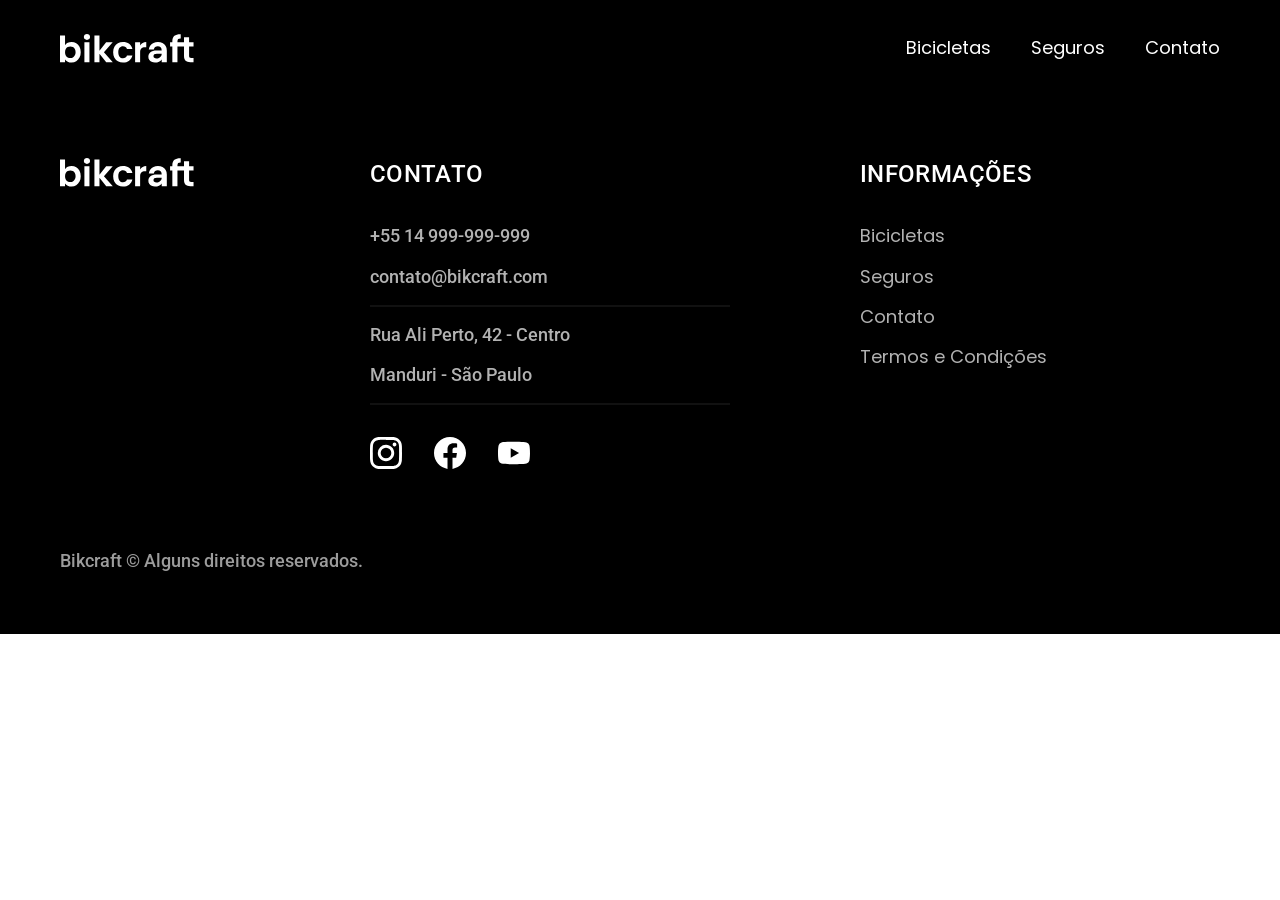
==== bicicletas.html @ bbe80a79 "criação dos arquivos das demais páginas e organização da página termos e condições" ====
<!DOCTYPE html>
<html lang="pt-br">

<head>
    <meta charset="UTF-8">
    <meta name="viewport" content="width=device-width, initial-scale=1.0">
    <meta name="description"
        content="Bicicletas">
    <title>Bicicletas | Bikcraft - Bicicletas Elétricas</title>
    <link rel="stylesheet" href="./css/style.css">
    <link rel="preconnect" href="https://fonts.googleapis.com">
    <link rel="preconnect" href="https://fonts.gstatic.com" crossorigin>
    <link href="https://fonts.googleapis.com/css2?family=Merriweather:ital,opsz,wght@0,18..144,300..900;1,18..144,300..900&family=Poppins:ital,wght@0,100;0,200;0,300;0,400;0,500;0,600;0,700;0,800;0,900;1,100;1,200;1,300;1,400;1,500;1,600;1,700;1,800;1,900&family=Roboto:ital,wght@0,100..900;1,100..900&display=swap" rel="stylesheet">
</head>

<body>
    <header class="header-bg">
        <div class="container header">
            <a href="./">
                <img src="./img/bikcraft.svg" alt="logo bikcraft">
            </a>

            <nav aria-label="primária">
                <ul class="header_menu font-1-m cor-0">
                    <li><a href="./bicicletas.html">Bicicletas</a></li>
                    <li><a href="./seguros.html">Seguros</a></li>
                    <li><a href="./contato.html">Contato</a></li>
                </ul>
            </nav>
        </div>

    </header>

    <main>
        
    </main>


    <footer class="footer-bg">
        <div class="container footer">
            <a href="./">
                <img class="footer_image" src="./img/bikcraft.svg" alt="logo bikcraft">
            </a>
            
            <div class="footer_contato">
                <h3 class="font-2-l-b cor-0">Contato</h3>
                <ul class="font-2-m cor-5">
                    <li><a href="tel:+5514999999999">+55 14 999-999-999</a></li>
                    <li><a href="mailto:contato@bikcraft.com">contato@bikcraft.com</a></li>
                    <li>Rua Ali Perto, 42 - Centro</li>
                    <li>Manduri - São Paulo</li>
                </ul>
                <div class="footer_contato_redes">
                    <a href="">
                        <img src="./img/redes/instagram.svg" alt="Instagram">
                    </a>
                    <a href="">
                        <img src="./img/redes/facebook.svg" alt="Facebook">
                    </a>
                    <a href="">
                        <img src="./img/redes/youtube.svg" alt="Youtube">
                    </a>
                </div>
            </div>
            <div class="footer_info">
                <h3 class="font-2-l-b cor-0">Informações</h3>
                <nav>
                    <ul class="font-1-m cor-5">
                        <li><a href="./bicicletas.html">Bicicletas</a></li>
                        <li><a href="./seguros.html">Seguros</a></li>
                        <li><a href="./contato.html">Contato</a></li>
                        <li><a href="./termos.html">Termos e Condições</a></li>
                    </ul>
                </nav>
            </div>
            <p class="footer_copy font-2-m cor-6">Bikcraft &copy; Alguns direitos reservados.</p>
        </div>
    </footer>
    
</body>

</html>
---- css/style.css ----
@import "./global/global.css";
@import "./utilidades/tipografia.css";
@import "./utilidades/cores.css";

/* Header */
@import "./global/header.css";

/* Footer */
@import "./global/footer.css";

/* Utilidades */
@import "./utilidades/componentes.css";

/* Home */
@import "./home/introducao.css";
@import "./home/tecnologia.css";
@import "./home/parceiros.css";
@import "./home/depoimento.css";

/* Bicicletas */
@import "./bicicletas/bicicletas-lista.css";

/* Seguros */
@import "./seguros/seguros.css";

/* Termos e Condições */
@import "./termos/termos.css";
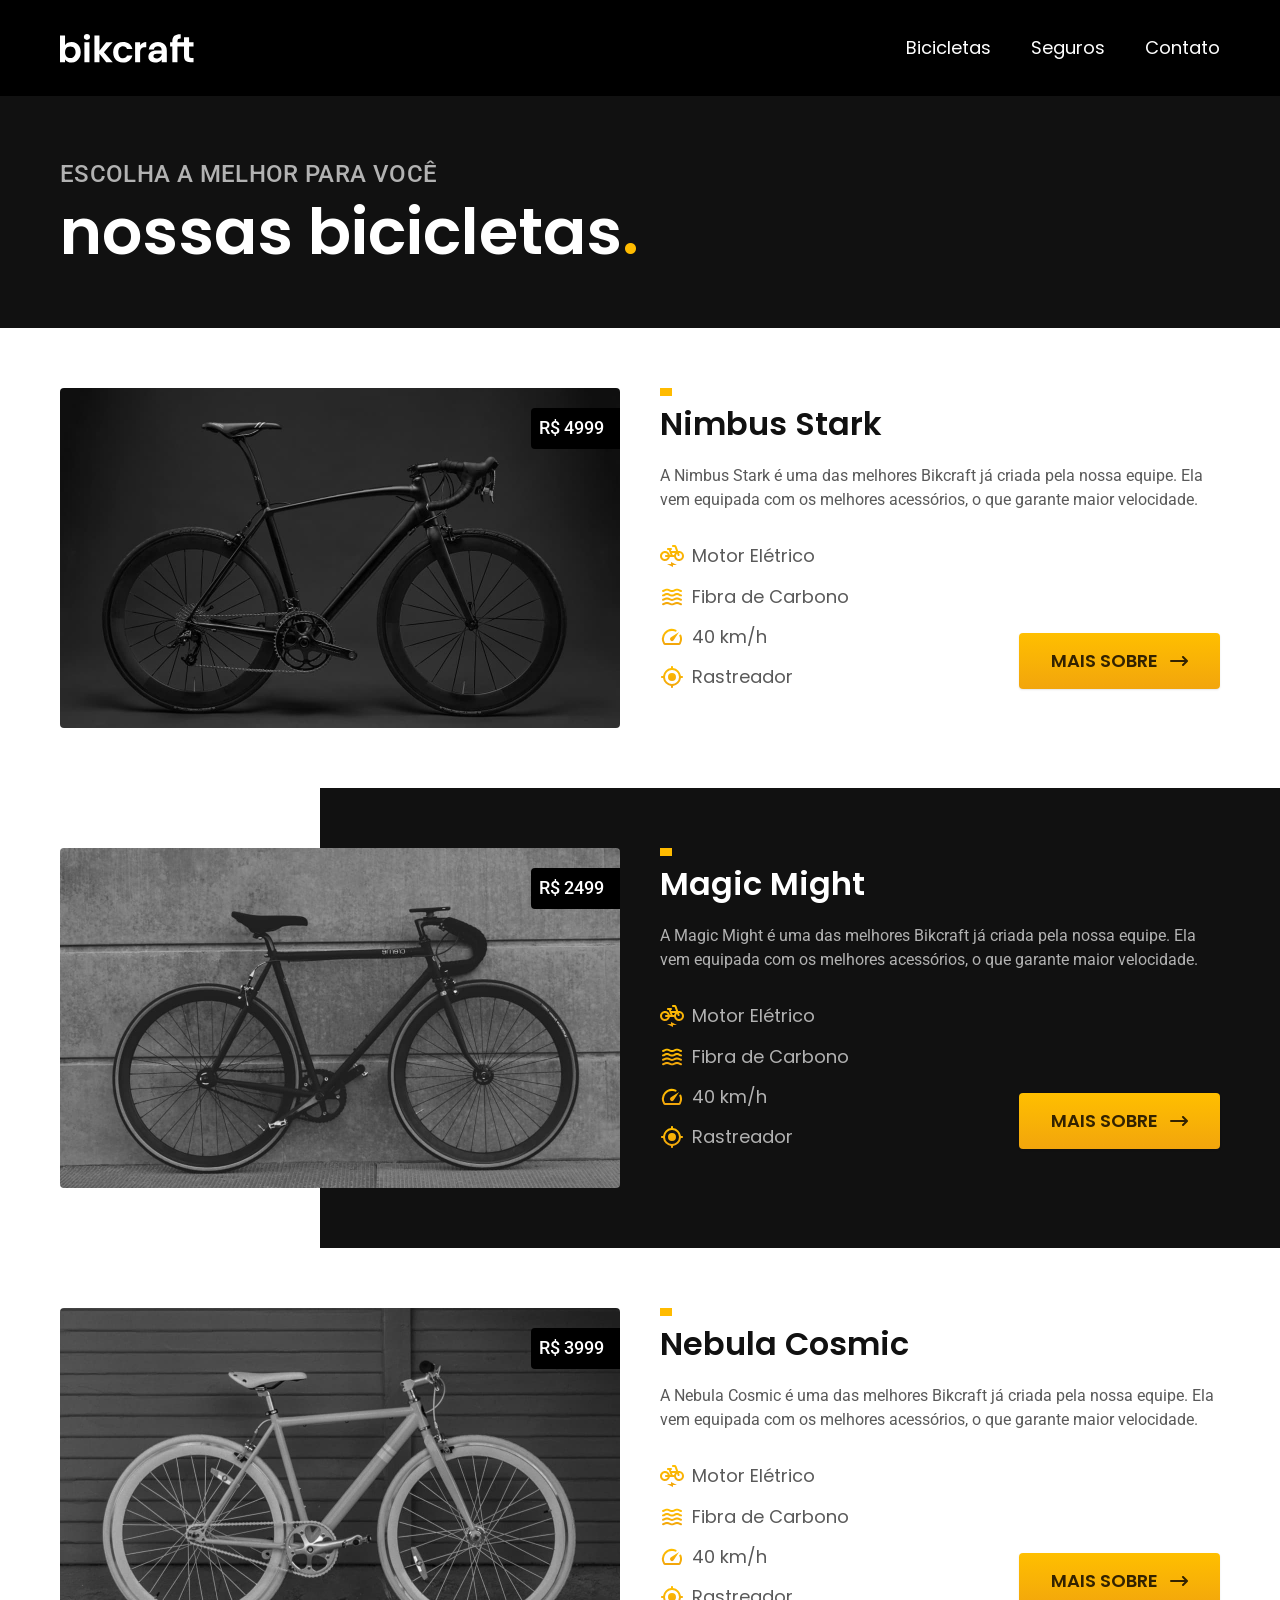
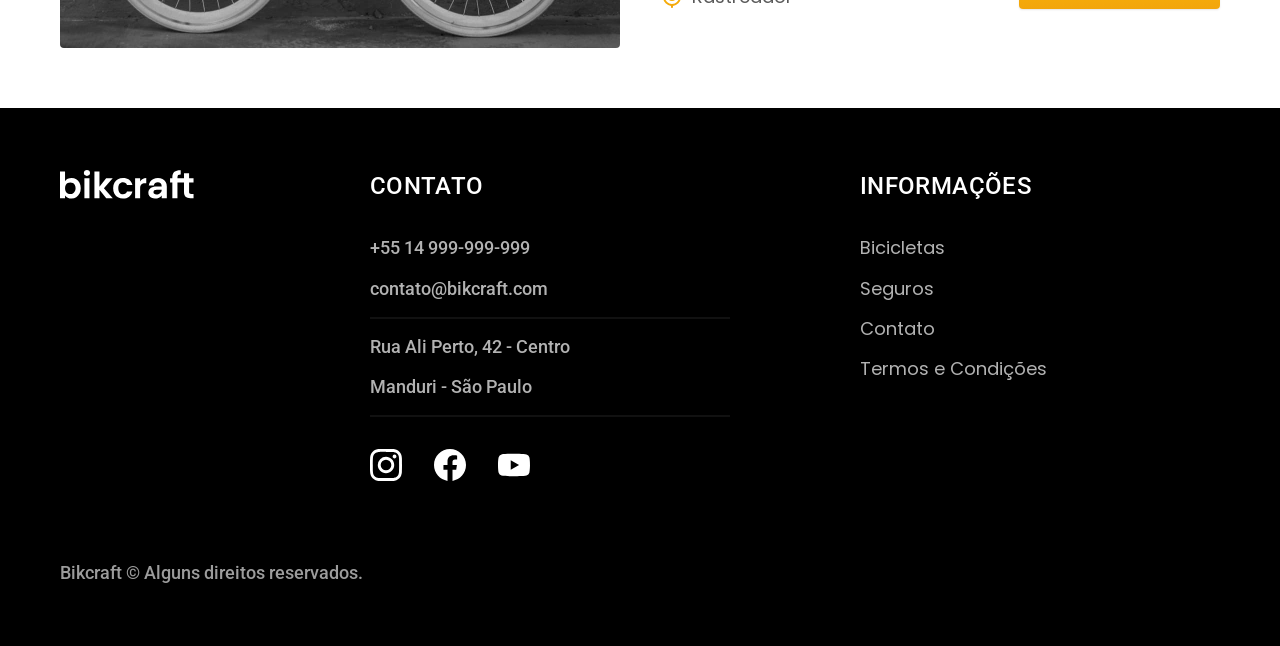
==== commit ee17aee6: "página bicicletas terminada" ====
--- a/bicicletas.html
+++ b/bicicletas.html
@@ -13,7 +13,7 @@
     <link href="https://fonts.googleapis.com/css2?family=Merriweather:ital,opsz,wght@0,18..144,300..900;1,18..144,300..900&family=Poppins:ital,wght@0,100;0,200;0,300;0,400;0,500;0,600;0,700;0,800;0,900;1,100;1,200;1,300;1,400;1,500;1,600;1,700;1,800;1,900&family=Roboto:ital,wght@0,100..900;1,100..900&display=swap" rel="stylesheet">
 </head>
 
-<body>
+<body id="bicicletas">
     <header class="header-bg">
         <div class="container header">
             <a href="./">
@@ -32,7 +32,70 @@
     </header>
 
     <main>
-        
+        <div class="titulo-bg">
+            <div class="container titulo">
+                <p class="font-2-l-b cor-5">Escolha a melhor para você</p>
+                <h1 class="font-1-xxl cor-0">nossas bicicletas<span class="cor-p1">.</span></h1>
+            </div>
+        </div>
+
+        <div class="bicicletas-bg">
+            <div class="container bicicletas">
+                <div class="bicicletas_imagem">
+                    <img src="./img/bicicletas/nimbus.jpg" alt="bicleta preta">
+                    <span class="font-2-m cor-0">R$ 4999</span>
+                </div>
+                <div class="bicicletas_conteudo">
+                    <h2 class="font-1-xl">Nimbus Stark</h2>
+                    <p class="font-2-s cor-8">A Nimbus Stark é uma das melhores Bikcraft já criada pela nossa equipe. Ela vem equipada com os melhores acessórios, o que garante maior velocidade.</p>
+                    <ul class="font-1-m cor-8">
+                        <li><img src="./img/icones/eletrica.svg" alt=""><span>Motor Elétrico</span></li>
+                        <li><img src="./img/icones/carbono.svg" alt=""><span>Fibra de Carbono</span></li>
+                        <li><img src="./img/icones/velocidade.svg" alt=""><span>40 km/h</span></li>
+                        <li><img src="./img/icones/rastreador.svg" alt=""><span>Rastreador</span></li>
+                    </ul>
+                    <a class="button button-seta" href="./bicicletas/nimbus.html">Mais Sobre</a>
+                </div>
+            </div>
+        </div>
+        <div class="bicicletas-bg">
+            <div class="container bicicletas">
+                <div class="bicicletas_imagem">
+                    <img src="./img/bicicletas/magic.jpg" alt="bicleta preta">
+                    <span class="font-2-m cor-0">R$ 2499</span>
+                </div>
+                <div class="bicicletas_conteudo">
+                    <h2 class="font-1-xl cor-0">Magic Might</h2>
+                    <p class="font-2-s cor-5">A Magic Might é uma das melhores Bikcraft já criada pela nossa equipe. Ela vem equipada com os melhores acessórios, o que garante maior velocidade.</p>
+                    <ul class="font-1-m cor-5">
+                        <li><img src="./img/icones/eletrica.svg" alt=""><span>Motor Elétrico</span></li>
+                        <li><img src="./img/icones/carbono.svg" alt=""><span>Fibra de Carbono</span></li>
+                        <li><img src="./img/icones/velocidade.svg" alt=""><span>40 km/h</span></li>
+                        <li><img src="./img/icones/rastreador.svg" alt=""><span>Rastreador</span></li>
+                    </ul>
+                    <a class="button button-seta" href="./bicicletas/magic.html">Mais Sobre</a>
+                </div>
+            </div>
+        </div>
+        <div class="bicicletas-bg">
+            <div class="container bicicletas">
+                <div class="bicicletas_imagem">
+                    <img src="./img/bicicletas/nebula.jpg" alt="bicleta preta">
+                    <span class="font-2-m cor-0">R$ 3999</span>
+                </div>
+                <div class="bicicletas_conteudo">
+                    <h2 class="font-1-xl">Nebula Cosmic</h2>
+                    <p class="font-2-s cor-8">A Nebula Cosmic é uma das melhores Bikcraft já criada pela nossa equipe. Ela vem equipada com os melhores acessórios, o que garante maior velocidade.</p>
+                    <ul class="font-1-m cor-8">
+                        <li><img src="./img/icones/eletrica.svg" alt=""><span>Motor Elétrico</span></li>
+                        <li><img src="./img/icones/carbono.svg" alt=""><span>Fibra de Carbono</span></li>
+                        <li><img src="./img/icones/velocidade.svg" alt=""><span>40 km/h</span></li>
+                        <li><img src="./img/icones/rastreador.svg" alt=""><span>Rastreador</span></li>
+                    </ul>
+                    <a class="button button-seta" href="./bicicletas/nebula.html">Mais Sobre</a>
+                </div>
+            </div>
+        </div>
     </main>
 
 
--- a/css/style.css
+++ b/css/style.css
@@ -19,10 +19,10 @@
 
 /* Bicicletas */
 @import "./bicicletas/bicicletas-lista.css";
+@import "./bicicletas/bicicletas.css";
 
 /* Seguros */
 @import "./seguros/seguros.css";
 
 /* Termos e Condições */
 @import "./termos/termos.css";
-
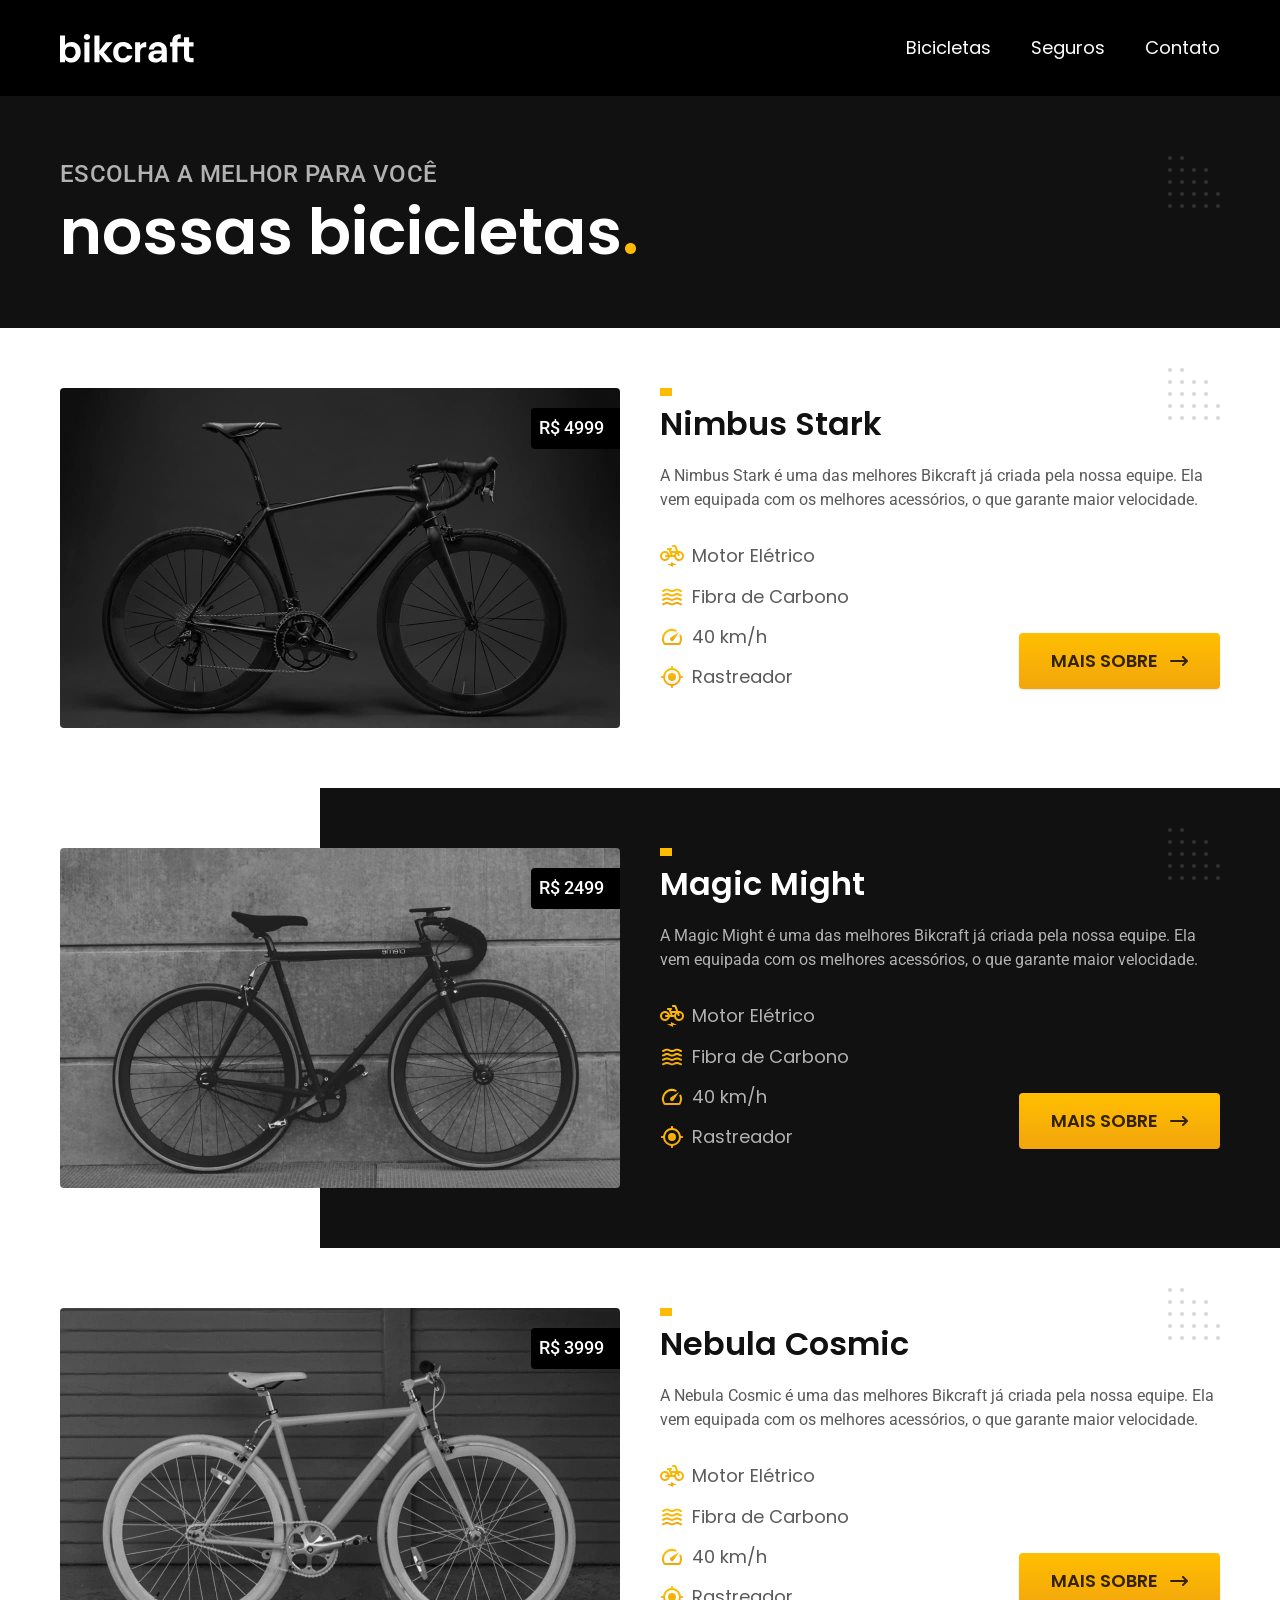
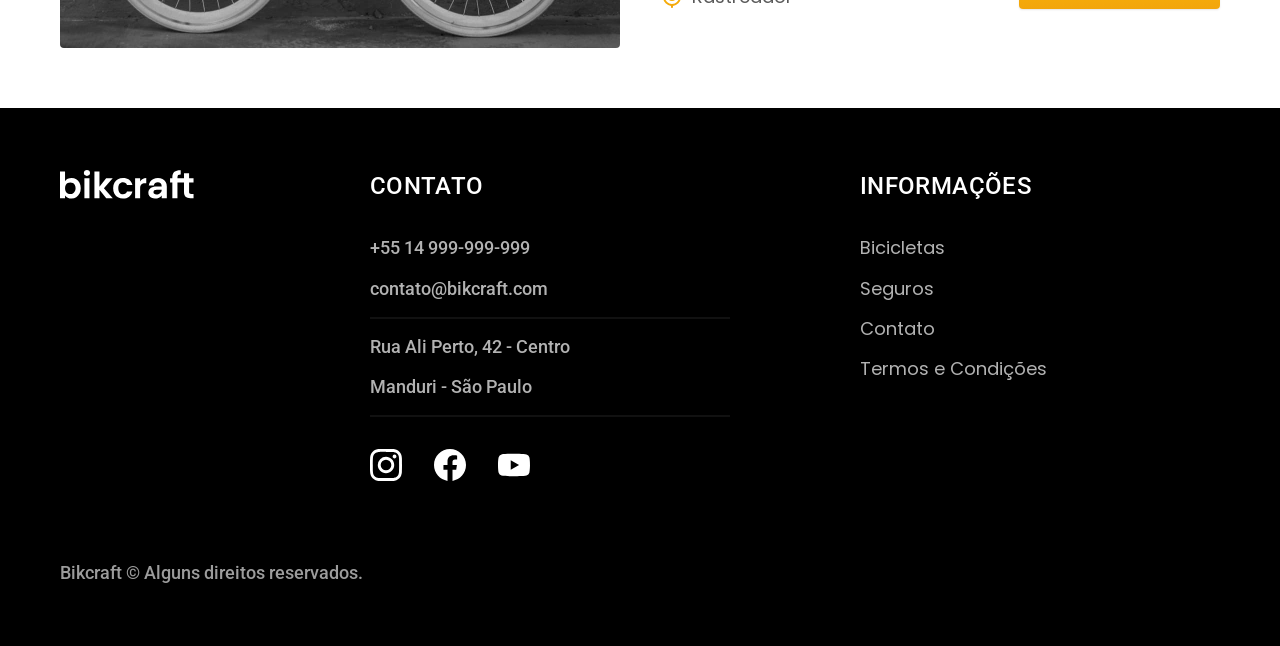
==== commit 9029298c: "fim da parte crua de html e css" ====
--- a/bicicletas.html
+++ b/bicicletas.html
@@ -7,6 +7,7 @@
     <meta name="description"
         content="Bicicletas">
     <title>Bicicletas | Bikcraft - Bicicletas Elétricas</title>
+    <link rel="preload" href="./css/style.css" as="style">
     <link rel="stylesheet" href="./css/style.css">
     <link rel="preconnect" href="https://fonts.googleapis.com">
     <link rel="preconnect" href="https://fonts.gstatic.com" crossorigin>
@@ -16,8 +17,8 @@
 <body id="bicicletas">
     <header class="header-bg">
         <div class="container header">
-            <a href="./">
-                <img src="./img/bikcraft.svg" alt="logo bikcraft">
+            <a href="./index.html">
+                <img src="./img/bikcraft.svg" width="136" height="32" alt="logo bikcraft">
             </a>
 
             <nav aria-label="primária">
@@ -101,8 +102,8 @@
 
     <footer class="footer-bg">
         <div class="container footer">
-            <a href="./">
-                <img class="footer_image" src="./img/bikcraft.svg" alt="logo bikcraft">
+            <a class="footer_logo" href="./index.html">
+                <img class="footer_image" src="./img/bikcraft.svg" width="136" height="32" alt="logo bikcraft">
             </a>
             
             <div class="footer_contato">
@@ -115,13 +116,13 @@
                 </ul>
                 <div class="footer_contato_redes">
                     <a href="">
-                        <img src="./img/redes/instagram.svg" alt="Instagram">
+                        <img src="./img/redes/instagram.svg" width="32" height="32" alt="Instagram">
                     </a>
                     <a href="">
-                        <img src="./img/redes/facebook.svg" alt="Facebook">
+                        <img src="./img/redes/facebook.svg" width="32" height="32" alt="Facebook">
                     </a>
                     <a href="">
-                        <img src="./img/redes/youtube.svg" alt="Youtube">
+                        <img src="./img/redes/youtube.svg" width="32" height="32" alt="Youtube">
                     </a>
                 </div>
             </div>
--- a/css/style.css
+++ b/css/style.css
@@ -10,6 +10,7 @@
 
 /* Utilidades */
 @import "./utilidades/componentes.css";
+@import "./utilidades/formulario.css";
 
 /* Home */
 @import "./home/introducao.css";
@@ -21,8 +22,21 @@
 @import "./bicicletas/bicicletas-lista.css";
 @import "./bicicletas/bicicletas.css";
 
+/* Bicicleta */
+@import "./bicicleta/bicicleta.css";
+@import "./bicicleta/bicicleta-seguro.css";
+
 /* Seguros */
 @import "./seguros/seguros.css";
+@import "./seguros/vantagens.css";
+@import "./seguros/perguntas.css";
+
+/* Contato */
+@import "./contato/contato.css";
+@import "./contato/lojas.css";
+
+/* Orçamento */
+@import "./orcamento/orcamento.css";
 
 /* Termos e Condições */
 @import "./termos/termos.css";
--- a/css/style.css
+++ b/css/style.css
@@ -10,6 +10,7 @@
 
 /* Utilidades */
 @import "./utilidades/componentes.css";
+@import "./utilidades/formulario.css";
 
 /* Home */
 @import "./home/introducao.css";
@@ -21,8 +22,21 @@
 @import "./bicicletas/bicicletas-lista.css";
 @import "./bicicletas/bicicletas.css";
 
+/* Bicicleta */
+@import "./bicicleta/bicicleta.css";
+@import "./bicicleta/bicicleta-seguro.css";
+
 /* Seguros */
 @import "./seguros/seguros.css";
+@import "./seguros/vantagens.css";
+@import "./seguros/perguntas.css";
+
+/* Contato */
+@import "./contato/contato.css";
+@import "./contato/lojas.css";
+
+/* Orçamento */
+@import "./orcamento/orcamento.css";
 
 /* Termos e Condições */
 @import "./termos/termos.css";
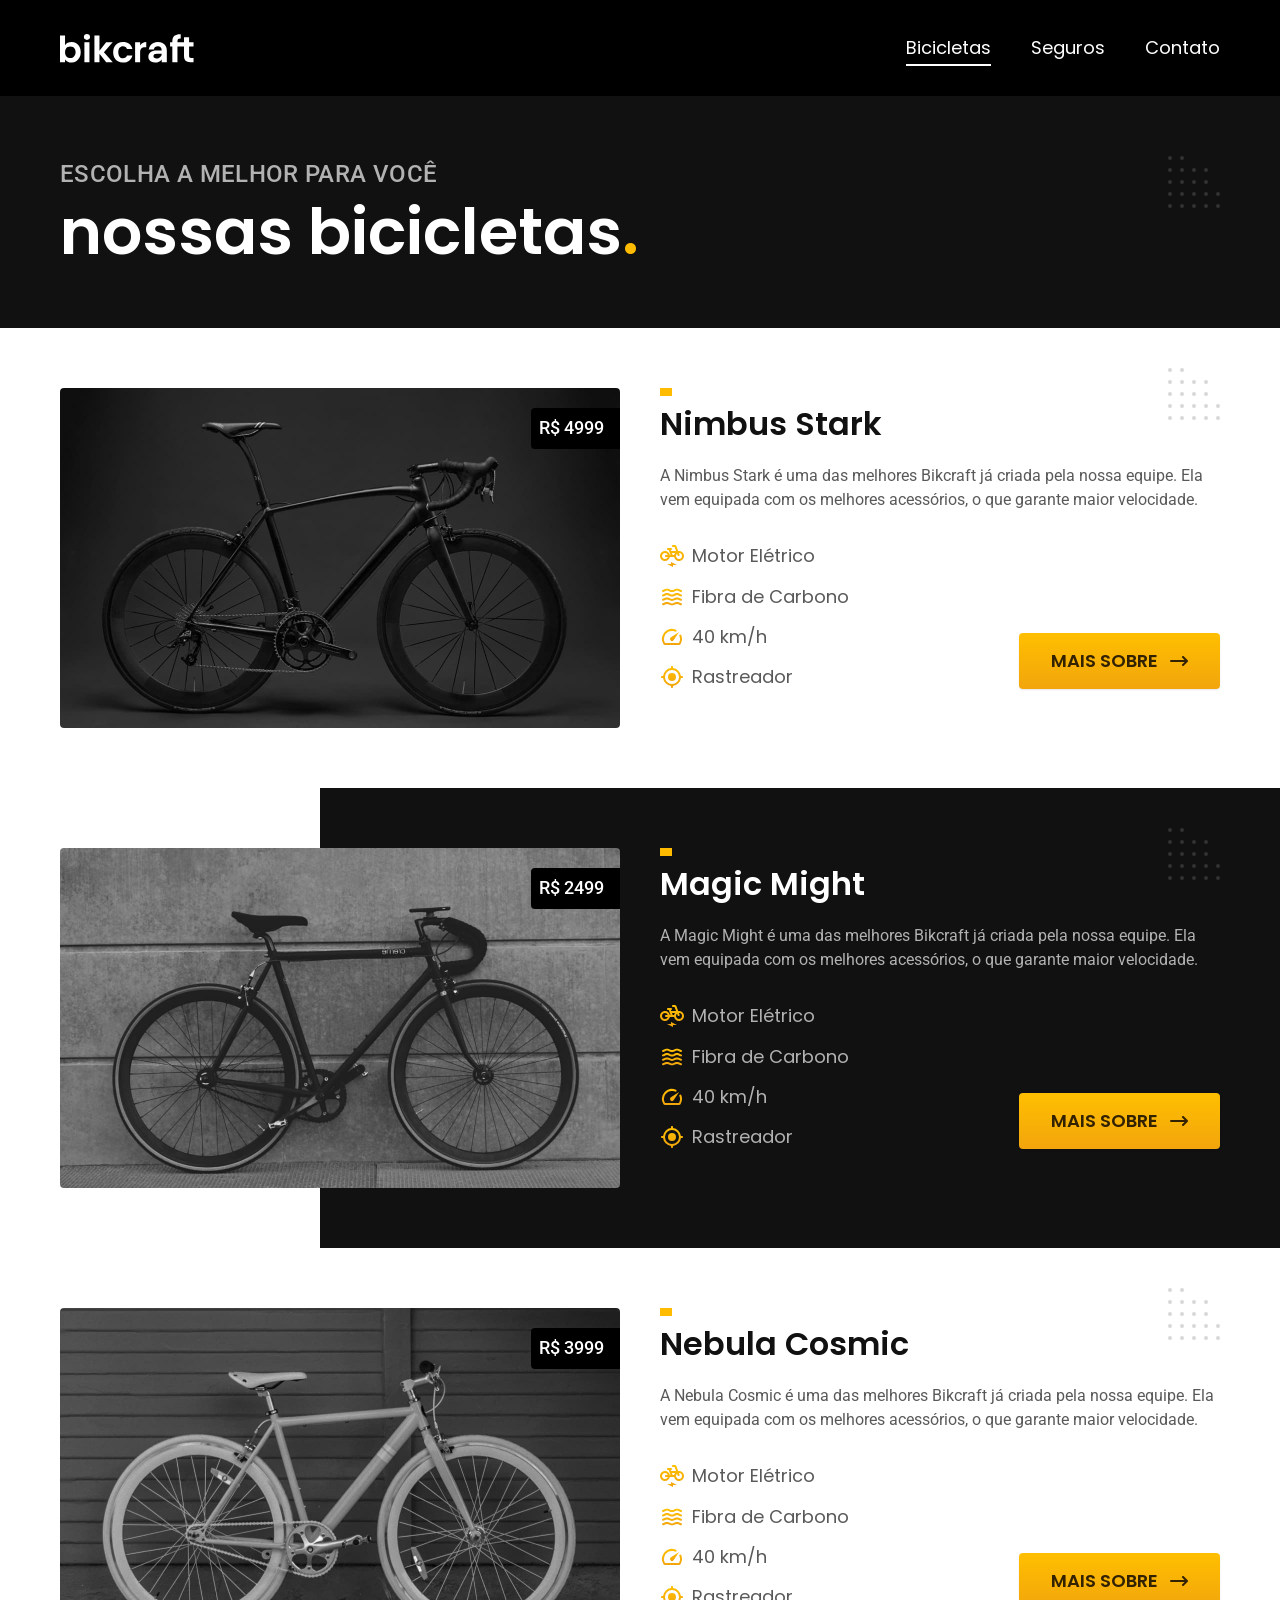
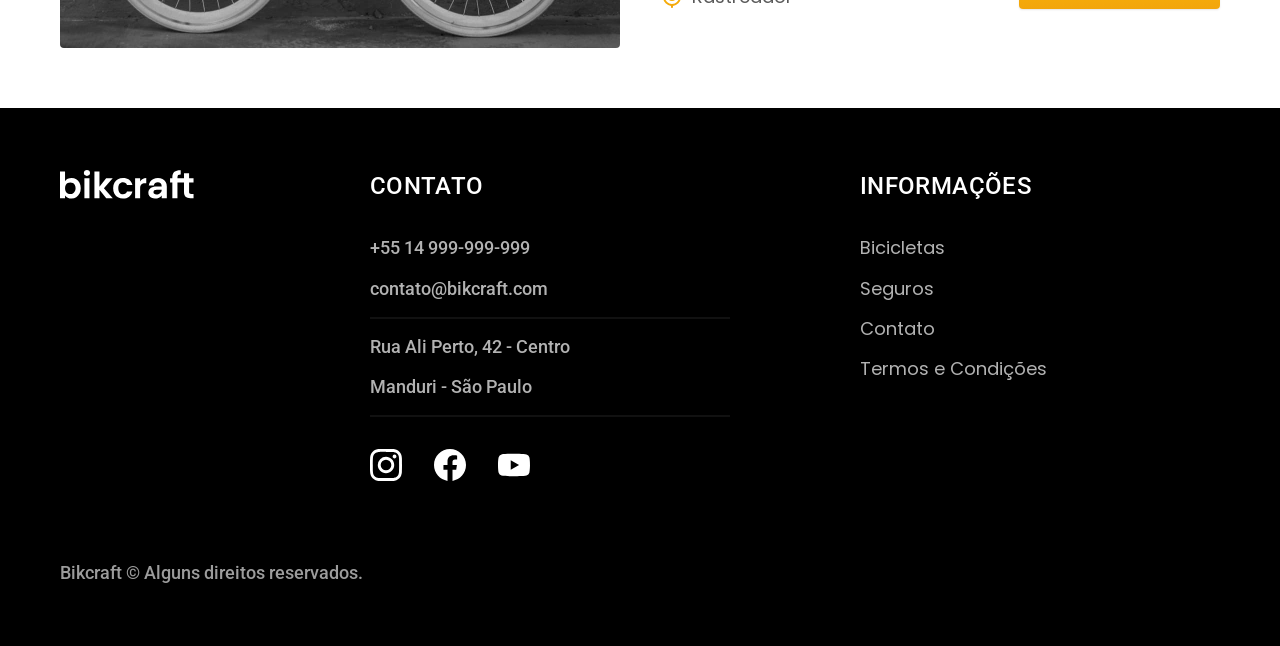
==== commit f85cde56: "inicio da implementação de JS na página, começando com o menu ativo" ====
--- a/bicicletas.html
+++ b/bicicletas.html
@@ -1,146 +1,142 @@
-<!DOCTYPE html>
+<!doctype html>
 <html lang="pt-br">
+    <head>
+        <meta charset="UTF-8" />
+        <meta name="viewport" content="width=device-width, initial-scale=1.0" />
+        <meta name="description" content="Bicicletas" />
+        <title>Bicicletas | Bikcraft - Bicicletas Elétricas</title>
+        <link rel="preload" href="./css/style.css" as="style" />
+        <link rel="stylesheet" href="./css/style.css" />
+        <link rel="preconnect" href="https://fonts.googleapis.com" />
+        <link rel="preconnect" href="https://fonts.gstatic.com" crossorigin />
+        <link href="https://fonts.googleapis.com/css2?family=Merriweather:ital,opsz,wght@0,18..144,300..900;1,18..144,300..900&family=Poppins:ital,wght@0,100;0,200;0,300;0,400;0,500;0,600;0,700;0,800;0,900;1,100;1,200;1,300;1,400;1,500;1,600;1,700;1,800;1,900&family=Roboto:ital,wght@0,100..900;1,100..900&display=swap" rel="stylesheet" />
+    </head>
 
-<head>
-    <meta charset="UTF-8">
-    <meta name="viewport" content="width=device-width, initial-scale=1.0">
-    <meta name="description"
-        content="Bicicletas">
-    <title>Bicicletas | Bikcraft - Bicicletas Elétricas</title>
-    <link rel="preload" href="./css/style.css" as="style">
-    <link rel="stylesheet" href="./css/style.css">
-    <link rel="preconnect" href="https://fonts.googleapis.com">
-    <link rel="preconnect" href="https://fonts.gstatic.com" crossorigin>
-    <link href="https://fonts.googleapis.com/css2?family=Merriweather:ital,opsz,wght@0,18..144,300..900;1,18..144,300..900&family=Poppins:ital,wght@0,100;0,200;0,300;0,400;0,500;0,600;0,700;0,800;0,900;1,100;1,200;1,300;1,400;1,500;1,600;1,700;1,800;1,900&family=Roboto:ital,wght@0,100..900;1,100..900&display=swap" rel="stylesheet">
-</head>
+    <body id="bicicletas">
+        <header class="header-bg">
+            <div class="container header">
+                <a href="./index.html">
+                    <img src="./img/bikcraft.svg" width="136" height="32" alt="logo bikcraft" />
+                </a>
 
-<body id="bicicletas">
-    <header class="header-bg">
-        <div class="container header">
-            <a href="./index.html">
-                <img src="./img/bikcraft.svg" width="136" height="32" alt="logo bikcraft">
-            </a>
-
-            <nav aria-label="primária">
-                <ul class="header_menu font-1-m cor-0">
-                    <li><a href="./bicicletas.html">Bicicletas</a></li>
-                    <li><a href="./seguros.html">Seguros</a></li>
-                    <li><a href="./contato.html">Contato</a></li>
-                </ul>
-            </nav>
-        </div>
-
-    </header>
-
-    <main>
-        <div class="titulo-bg">
-            <div class="container titulo">
-                <p class="font-2-l-b cor-5">Escolha a melhor para você</p>
-                <h1 class="font-1-xxl cor-0">nossas bicicletas<span class="cor-p1">.</span></h1>
-            </div>
-        </div>
-
-        <div class="bicicletas-bg">
-            <div class="container bicicletas">
-                <div class="bicicletas_imagem">
-                    <img src="./img/bicicletas/nimbus.jpg" alt="bicleta preta">
-                    <span class="font-2-m cor-0">R$ 4999</span>
-                </div>
-                <div class="bicicletas_conteudo">
-                    <h2 class="font-1-xl">Nimbus Stark</h2>
-                    <p class="font-2-s cor-8">A Nimbus Stark é uma das melhores Bikcraft já criada pela nossa equipe. Ela vem equipada com os melhores acessórios, o que garante maior velocidade.</p>
-                    <ul class="font-1-m cor-8">
-                        <li><img src="./img/icones/eletrica.svg" alt=""><span>Motor Elétrico</span></li>
-                        <li><img src="./img/icones/carbono.svg" alt=""><span>Fibra de Carbono</span></li>
-                        <li><img src="./img/icones/velocidade.svg" alt=""><span>40 km/h</span></li>
-                        <li><img src="./img/icones/rastreador.svg" alt=""><span>Rastreador</span></li>
-                    </ul>
-                    <a class="button button-seta" href="./bicicletas/nimbus.html">Mais Sobre</a>
-                </div>
-            </div>
-        </div>
-        <div class="bicicletas-bg">
-            <div class="container bicicletas">
-                <div class="bicicletas_imagem">
-                    <img src="./img/bicicletas/magic.jpg" alt="bicleta preta">
-                    <span class="font-2-m cor-0">R$ 2499</span>
-                </div>
-                <div class="bicicletas_conteudo">
-                    <h2 class="font-1-xl cor-0">Magic Might</h2>
-                    <p class="font-2-s cor-5">A Magic Might é uma das melhores Bikcraft já criada pela nossa equipe. Ela vem equipada com os melhores acessórios, o que garante maior velocidade.</p>
-                    <ul class="font-1-m cor-5">
-                        <li><img src="./img/icones/eletrica.svg" alt=""><span>Motor Elétrico</span></li>
-                        <li><img src="./img/icones/carbono.svg" alt=""><span>Fibra de Carbono</span></li>
-                        <li><img src="./img/icones/velocidade.svg" alt=""><span>40 km/h</span></li>
-                        <li><img src="./img/icones/rastreador.svg" alt=""><span>Rastreador</span></li>
-                    </ul>
-                    <a class="button button-seta" href="./bicicletas/magic.html">Mais Sobre</a>
-                </div>
-            </div>
-        </div>
-        <div class="bicicletas-bg">
-            <div class="container bicicletas">
-                <div class="bicicletas_imagem">
-                    <img src="./img/bicicletas/nebula.jpg" alt="bicleta preta">
-                    <span class="font-2-m cor-0">R$ 3999</span>
-                </div>
-                <div class="bicicletas_conteudo">
-                    <h2 class="font-1-xl">Nebula Cosmic</h2>
-                    <p class="font-2-s cor-8">A Nebula Cosmic é uma das melhores Bikcraft já criada pela nossa equipe. Ela vem equipada com os melhores acessórios, o que garante maior velocidade.</p>
-                    <ul class="font-1-m cor-8">
-                        <li><img src="./img/icones/eletrica.svg" alt=""><span>Motor Elétrico</span></li>
-                        <li><img src="./img/icones/carbono.svg" alt=""><span>Fibra de Carbono</span></li>
-                        <li><img src="./img/icones/velocidade.svg" alt=""><span>40 km/h</span></li>
-                        <li><img src="./img/icones/rastreador.svg" alt=""><span>Rastreador</span></li>
-                    </ul>
-                    <a class="button button-seta" href="./bicicletas/nebula.html">Mais Sobre</a>
-                </div>
-            </div>
-        </div>
-    </main>
-
-
-    <footer class="footer-bg">
-        <div class="container footer">
-            <a class="footer_logo" href="./index.html">
-                <img class="footer_image" src="./img/bikcraft.svg" width="136" height="32" alt="logo bikcraft">
-            </a>
-            
-            <div class="footer_contato">
-                <h3 class="font-2-l-b cor-0">Contato</h3>
-                <ul class="font-2-m cor-5">
-                    <li><a href="tel:+5514999999999">+55 14 999-999-999</a></li>
-                    <li><a href="mailto:contato@bikcraft.com">contato@bikcraft.com</a></li>
-                    <li>Rua Ali Perto, 42 - Centro</li>
-                    <li>Manduri - São Paulo</li>
-                </ul>
-                <div class="footer_contato_redes">
-                    <a href="">
-                        <img src="./img/redes/instagram.svg" width="32" height="32" alt="Instagram">
-                    </a>
-                    <a href="">
-                        <img src="./img/redes/facebook.svg" width="32" height="32" alt="Facebook">
-                    </a>
-                    <a href="">
-                        <img src="./img/redes/youtube.svg" width="32" height="32" alt="Youtube">
-                    </a>
-                </div>
-            </div>
-            <div class="footer_info">
-                <h3 class="font-2-l-b cor-0">Informações</h3>
-                <nav>
-                    <ul class="font-1-m cor-5">
+                <nav aria-label="primária">
+                    <ul class="header_menu font-1-m cor-0">
                         <li><a href="./bicicletas.html">Bicicletas</a></li>
                         <li><a href="./seguros.html">Seguros</a></li>
                         <li><a href="./contato.html">Contato</a></li>
-                        <li><a href="./termos.html">Termos e Condições</a></li>
                     </ul>
                 </nav>
             </div>
-            <p class="footer_copy font-2-m cor-6">Bikcraft &copy; Alguns direitos reservados.</p>
-        </div>
-    </footer>
-    
-</body>
+        </header>
 
-</html>+        <main>
+            <div class="titulo-bg">
+                <div class="container titulo">
+                    <p class="font-2-l-b cor-5">Escolha a melhor para você</p>
+                    <h1 class="font-1-xxl cor-0">nossas bicicletas<span class="cor-p1">.</span></h1>
+                </div>
+            </div>
+
+            <div class="bicicletas-bg">
+                <div class="container bicicletas">
+                    <div class="bicicletas_imagem">
+                        <img src="./img/bicicletas/nimbus.jpg" alt="bicleta preta" />
+                        <span class="font-2-m cor-0">R$ 4999</span>
+                    </div>
+                    <div class="bicicletas_conteudo">
+                        <h2 class="font-1-xl">Nimbus Stark</h2>
+                        <p class="font-2-s cor-8">A Nimbus Stark é uma das melhores Bikcraft já criada pela nossa equipe. Ela vem equipada com os melhores acessórios, o que garante maior velocidade.</p>
+                        <ul class="font-1-m cor-8">
+                            <li><img src="./img/icones/eletrica.svg" alt="" /><span>Motor Elétrico</span></li>
+                            <li><img src="./img/icones/carbono.svg" alt="" /><span>Fibra de Carbono</span></li>
+                            <li><img src="./img/icones/velocidade.svg" alt="" /><span>40 km/h</span></li>
+                            <li><img src="./img/icones/rastreador.svg" alt="" /><span>Rastreador</span></li>
+                        </ul>
+                        <a class="button button-seta" href="./bicicletas/nimbus.html">Mais Sobre</a>
+                    </div>
+                </div>
+            </div>
+            <div class="bicicletas-bg">
+                <div class="container bicicletas">
+                    <div class="bicicletas_imagem">
+                        <img src="./img/bicicletas/magic.jpg" alt="bicleta preta" />
+                        <span class="font-2-m cor-0">R$ 2499</span>
+                    </div>
+                    <div class="bicicletas_conteudo">
+                        <h2 class="font-1-xl cor-0">Magic Might</h2>
+                        <p class="font-2-s cor-5">A Magic Might é uma das melhores Bikcraft já criada pela nossa equipe. Ela vem equipada com os melhores acessórios, o que garante maior velocidade.</p>
+                        <ul class="font-1-m cor-5">
+                            <li><img src="./img/icones/eletrica.svg" alt="" /><span>Motor Elétrico</span></li>
+                            <li><img src="./img/icones/carbono.svg" alt="" /><span>Fibra de Carbono</span></li>
+                            <li><img src="./img/icones/velocidade.svg" alt="" /><span>40 km/h</span></li>
+                            <li><img src="./img/icones/rastreador.svg" alt="" /><span>Rastreador</span></li>
+                        </ul>
+                        <a class="button button-seta" href="./bicicletas/magic.html">Mais Sobre</a>
+                    </div>
+                </div>
+            </div>
+            <div class="bicicletas-bg">
+                <div class="container bicicletas">
+                    <div class="bicicletas_imagem">
+                        <img src="./img/bicicletas/nebula.jpg" alt="bicleta preta" />
+                        <span class="font-2-m cor-0">R$ 3999</span>
+                    </div>
+                    <div class="bicicletas_conteudo">
+                        <h2 class="font-1-xl">Nebula Cosmic</h2>
+                        <p class="font-2-s cor-8">A Nebula Cosmic é uma das melhores Bikcraft já criada pela nossa equipe. Ela vem equipada com os melhores acessórios, o que garante maior velocidade.</p>
+                        <ul class="font-1-m cor-8">
+                            <li><img src="./img/icones/eletrica.svg" alt="" /><span>Motor Elétrico</span></li>
+                            <li><img src="./img/icones/carbono.svg" alt="" /><span>Fibra de Carbono</span></li>
+                            <li><img src="./img/icones/velocidade.svg" alt="" /><span>40 km/h</span></li>
+                            <li><img src="./img/icones/rastreador.svg" alt="" /><span>Rastreador</span></li>
+                        </ul>
+                        <a class="button button-seta" href="./bicicletas/nebula.html">Mais Sobre</a>
+                    </div>
+                </div>
+            </div>
+        </main>
+
+        <footer class="footer-bg">
+            <div class="container footer">
+                <a class="footer_logo" href="./index.html">
+                    <img class="footer_image" src="./img/bikcraft.svg" width="136" height="32" alt="logo bikcraft" />
+                </a>
+
+                <div class="footer_contato">
+                    <h3 class="font-2-l-b cor-0">Contato</h3>
+                    <ul class="font-2-m cor-5">
+                        <li><a href="tel:+5514999999999">+55 14 999-999-999</a></li>
+                        <li><a href="mailto:contato@bikcraft.com">contato@bikcraft.com</a></li>
+                        <li>Rua Ali Perto, 42 - Centro</li>
+                        <li>Manduri - São Paulo</li>
+                    </ul>
+                    <div class="footer_contato_redes">
+                        <a href="">
+                            <img src="./img/redes/instagram.svg" width="32" height="32" alt="Instagram" />
+                        </a>
+                        <a href="">
+                            <img src="./img/redes/facebook.svg" width="32" height="32" alt="Facebook" />
+                        </a>
+                        <a href="">
+                            <img src="./img/redes/youtube.svg" width="32" height="32" alt="Youtube" />
+                        </a>
+                    </div>
+                </div>
+                <div class="footer_info">
+                    <h3 class="font-2-l-b cor-0">Informações</h3>
+                    <nav>
+                        <ul class="font-1-m cor-5">
+                            <li><a href="./bicicletas.html">Bicicletas</a></li>
+                            <li><a href="./seguros.html">Seguros</a></li>
+                            <li><a href="./contato.html">Contato</a></li>
+                            <li><a href="./termos.html">Termos e Condições</a></li>
+                        </ul>
+                    </nav>
+                </div>
+                <p class="footer_copy font-2-m cor-6">Bikcraft &copy; Alguns direitos reservados.</p>
+            </div>
+        </footer>
+
+        <script src="./js/script.js"></script>
+    </body>
+</html>
